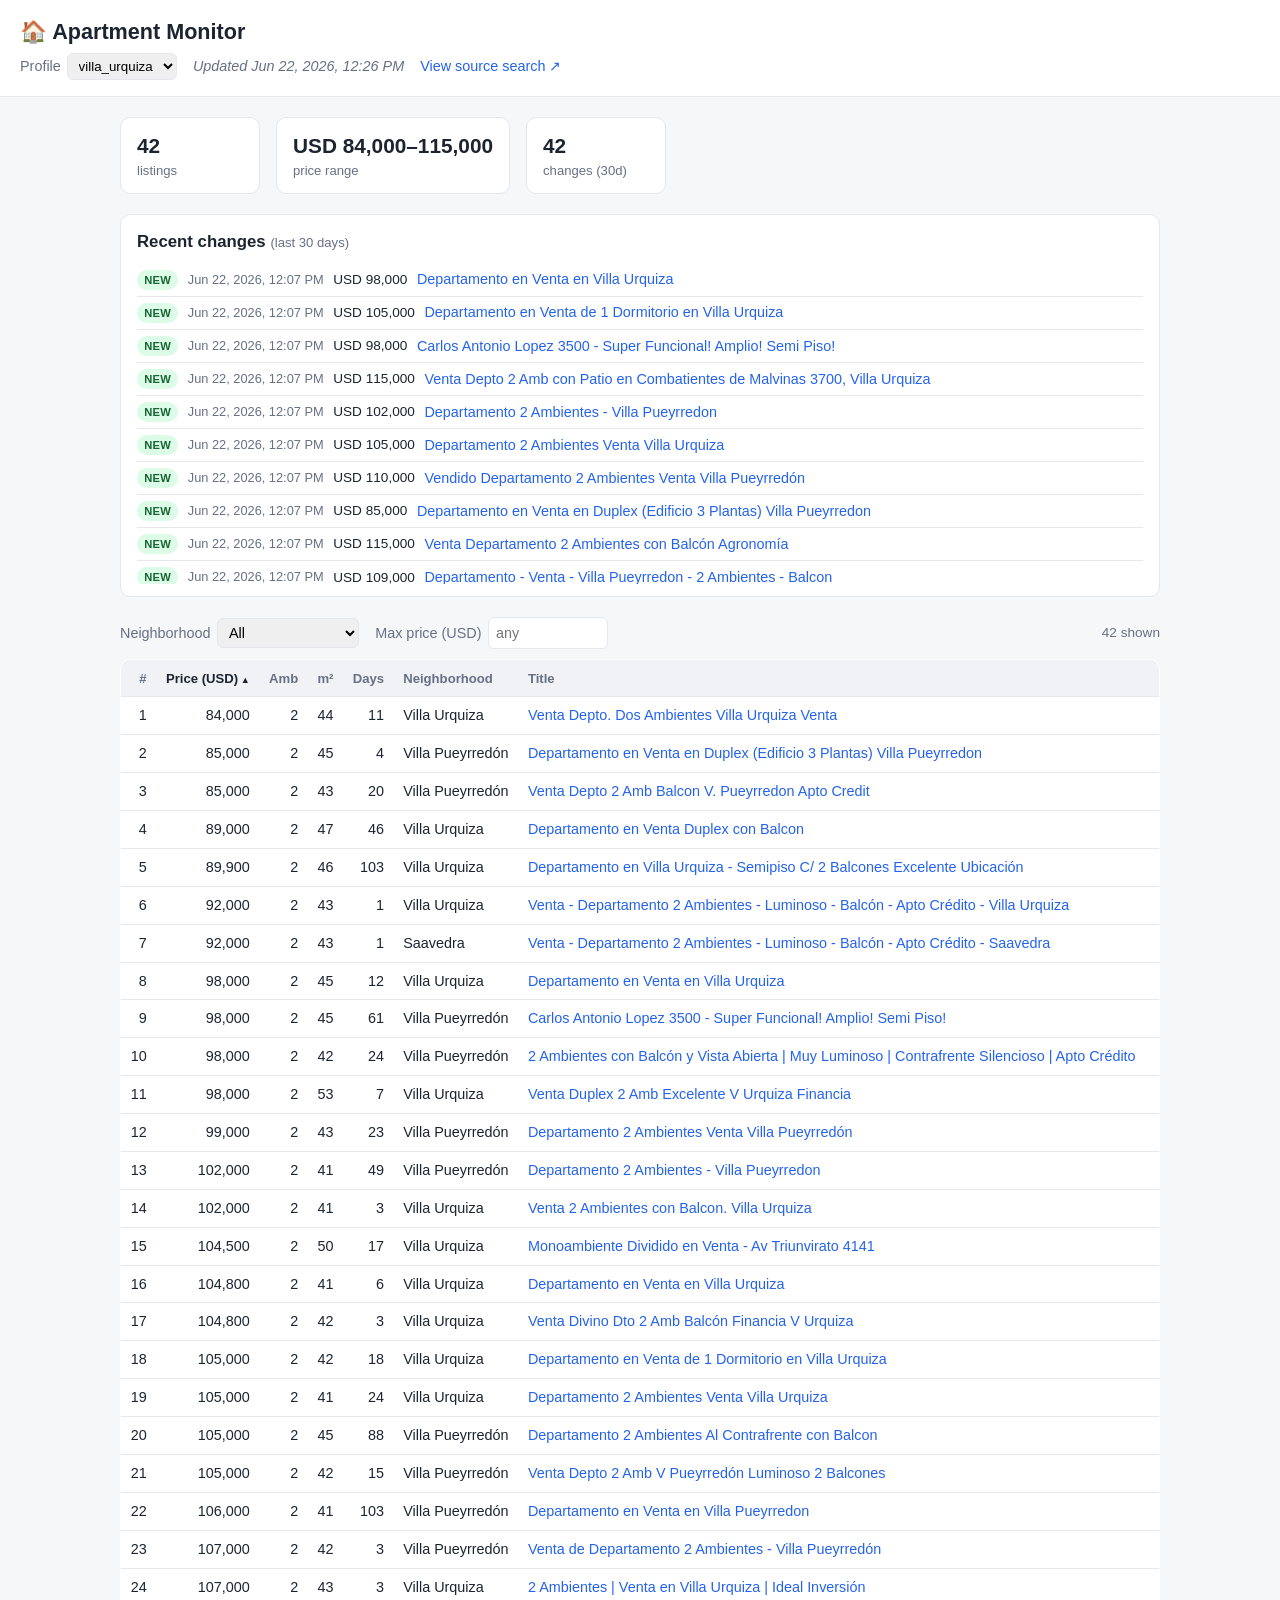
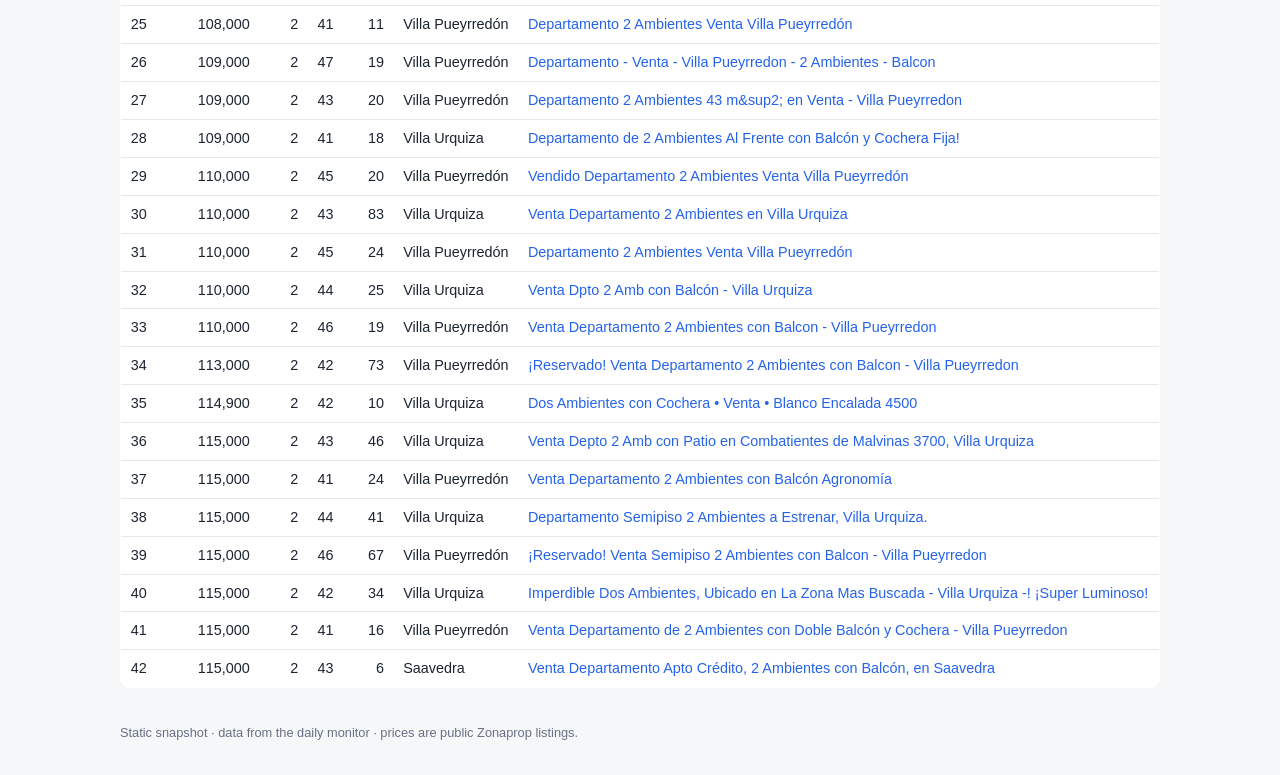
==== web/index.html @ 40b625f0 "feat: GitHub Pages frontend + static data exporter A dependency-free static site that displays the m" ====
<!DOCTYPE html>
<html lang="es">
<head>
  <meta charset="utf-8" />
  <meta name="viewport" content="width=device-width, initial-scale=1" />
  <title>Apartment Monitor</title>
  <link rel="stylesheet" href="style.css" />
</head>
<body>
  <header class="site-header">
    <h1>🏠 Apartment Monitor</h1>
    <div class="meta">
      <label>Profile
        <select id="profile-select"></select>
      </label>
      <span id="updated" class="updated"></span>
      <a id="source-link" class="source-link" target="_blank" rel="noopener" hidden>View source search ↗</a>
    </div>
  </header>

  <main>
    <section id="summary" class="summary" aria-live="polite"></section>

    <section id="changes-section" class="changes" hidden>
      <h2>Recent changes <span class="hint">(last 30 days)</span></h2>
      <ul id="changes-list" class="changes-list"></ul>
    </section>

    <section class="listings">
      <div class="filters">
        <label>Neighborhood
          <select id="filter-neighborhood"><option value="">All</option></select>
        </label>
        <label>Max price (USD)
          <input id="filter-maxprice" type="number" min="0" step="1000" placeholder="any" />
        </label>
        <span id="result-count" class="result-count"></span>
      </div>

      <table id="listings-table">
        <thead>
          <tr>
            <th data-sort="idx" class="num">#</th>
            <th data-sort="price" class="num">Price (USD)</th>
            <th data-sort="rooms" class="num">Amb</th>
            <th data-sort="area_m2" class="num">m²</th>
            <th data-sort="days_listed" class="num">Days</th>
            <th data-sort="neighborhood">Neighborhood</th>
            <th data-sort="title">Title</th>
          </tr>
        </thead>
        <tbody id="listings-body"></tbody>
      </table>
    </section>

    <p id="status-msg" class="status-msg">Loading…</p>
  </main>

  <footer class="site-footer">
    Static snapshot · data from the daily monitor · prices are public Zonaprop listings.
  </footer>

  <script src="app.js"></script>
</body>
</html>
---- web/style.css ----
:root {
  --bg: #f6f7f9;
  --card: #ffffff;
  --ink: #1c2430;
  --muted: #677084;
  --line: #e4e7ec;
  --accent: #2563eb;
  --accent-soft: #eef2ff;
}

* { box-sizing: border-box; }

body {
  margin: 0;
  font-family: -apple-system, BlinkMacSystemFont, "Segoe UI", Roboto, Helvetica, Arial, sans-serif;
  background: var(--bg);
  color: var(--ink);
  line-height: 1.45;
}

.site-header {
  background: var(--card);
  border-bottom: 1px solid var(--line);
  padding: 1rem 1.25rem;
}
.site-header h1 { margin: 0 0 .35rem; font-size: 1.35rem; }
.meta { display: flex; gap: 1rem; align-items: center; flex-wrap: wrap; color: var(--muted); font-size: .9rem; }
.meta label { display: inline-flex; gap: .4rem; align-items: center; }
.meta select { padding: .25rem .4rem; border: 1px solid var(--line); border-radius: 6px; }
.updated { font-style: italic; }
.source-link { color: var(--accent); text-decoration: none; }
.source-link:hover { text-decoration: underline; }

main { max-width: 1080px; margin: 0 auto; padding: 1.25rem; }

.summary { display: flex; gap: 1rem; flex-wrap: wrap; margin-bottom: 1.25rem; }
.summary .stat {
  background: var(--card);
  border: 1px solid var(--line);
  border-radius: 10px;
  padding: .8rem 1rem;
  min-width: 140px;
  display: flex; flex-direction: column;
}
.summary .big { font-size: 1.3rem; font-weight: 650; }
.summary .stat span:last-child { color: var(--muted); font-size: .82rem; }

.changes { background: var(--card); border: 1px solid var(--line); border-radius: 10px; padding: .75rem 1rem; margin-bottom: 1.25rem; }
.changes h2 { margin: .2rem 0 .6rem; font-size: 1.05rem; }
.changes .hint { color: var(--muted); font-weight: 400; font-size: .82rem; }
.changes-list { list-style: none; margin: 0; padding: 0; max-height: 320px; overflow: auto; }
.changes-list li { display: flex; align-items: center; gap: .6rem; padding: .35rem 0; border-bottom: 1px solid var(--line); font-size: .9rem; flex-wrap: wrap; }
.changes-list li:last-child { border-bottom: 0; }
.chg-date { color: var(--muted); font-size: .8rem; min-width: 130px; }
.chg-title a { color: var(--accent); text-decoration: none; }
.chg-title a:hover { text-decoration: underline; }
.price-move { font-variant-numeric: tabular-nums; font-size: .85rem; }
.price-move.drop { color: #15803d; }
.price-move.rise { color: #b91c1c; }

.badge { font-size: .7rem; font-weight: 700; padding: .12rem .45rem; border-radius: 999px; letter-spacing: .02em; }
.badge-new { background: #dcfce7; color: #166534; }
.badge-price { background: #fef9c3; color: #854d0e; }
.badge-removed { background: #fee2e2; color: #991b1b; }
.badge-relisted { background: var(--accent-soft); color: #3730a3; }

.filters { display: flex; gap: 1rem; align-items: center; flex-wrap: wrap; margin-bottom: .6rem; }
.filters label { display: inline-flex; gap: .4rem; align-items: center; font-size: .9rem; color: var(--muted); }
.filters select, .filters input { padding: .3rem .45rem; border: 1px solid var(--line); border-radius: 6px; font: inherit; }
.filters input { width: 120px; }
.result-count { margin-left: auto; color: var(--muted); font-size: .85rem; }

table { width: 100%; border-collapse: collapse; background: var(--card); border: 1px solid var(--line); border-radius: 10px; overflow: hidden; }
thead th { background: #f0f2f5; text-align: left; padding: .55rem .6rem; font-size: .82rem; color: var(--muted); cursor: pointer; user-select: none; white-space: nowrap; }
thead th:hover { background: #e8ebf0; }
thead th.sorted { color: var(--ink); }
thead th.sorted[data-dir="asc"]::after { content: " ▲"; font-size: .7em; }
thead th.sorted[data-dir="desc"]::after { content: " ▼"; font-size: .7em; }
tbody td { padding: .5rem .6rem; border-top: 1px solid var(--line); font-size: .9rem; }
tbody tr:hover { background: #fafbfc; }
.num { text-align: right; font-variant-numeric: tabular-nums; }
th.num { text-align: right; }
tbody td a { color: var(--accent); text-decoration: none; }
tbody td a:hover { text-decoration: underline; }

.status-msg { color: var(--muted); padding: 1rem 0; }
.site-footer { max-width: 1080px; margin: 0 auto; padding: 1rem 1.25rem 2rem; color: var(--muted); font-size: .8rem; }

@media (max-width: 640px) {
  .chg-date { min-width: auto; }
  thead th:nth-child(4), tbody td:nth-child(4) { display: none; } /* hide m² on narrow */
}
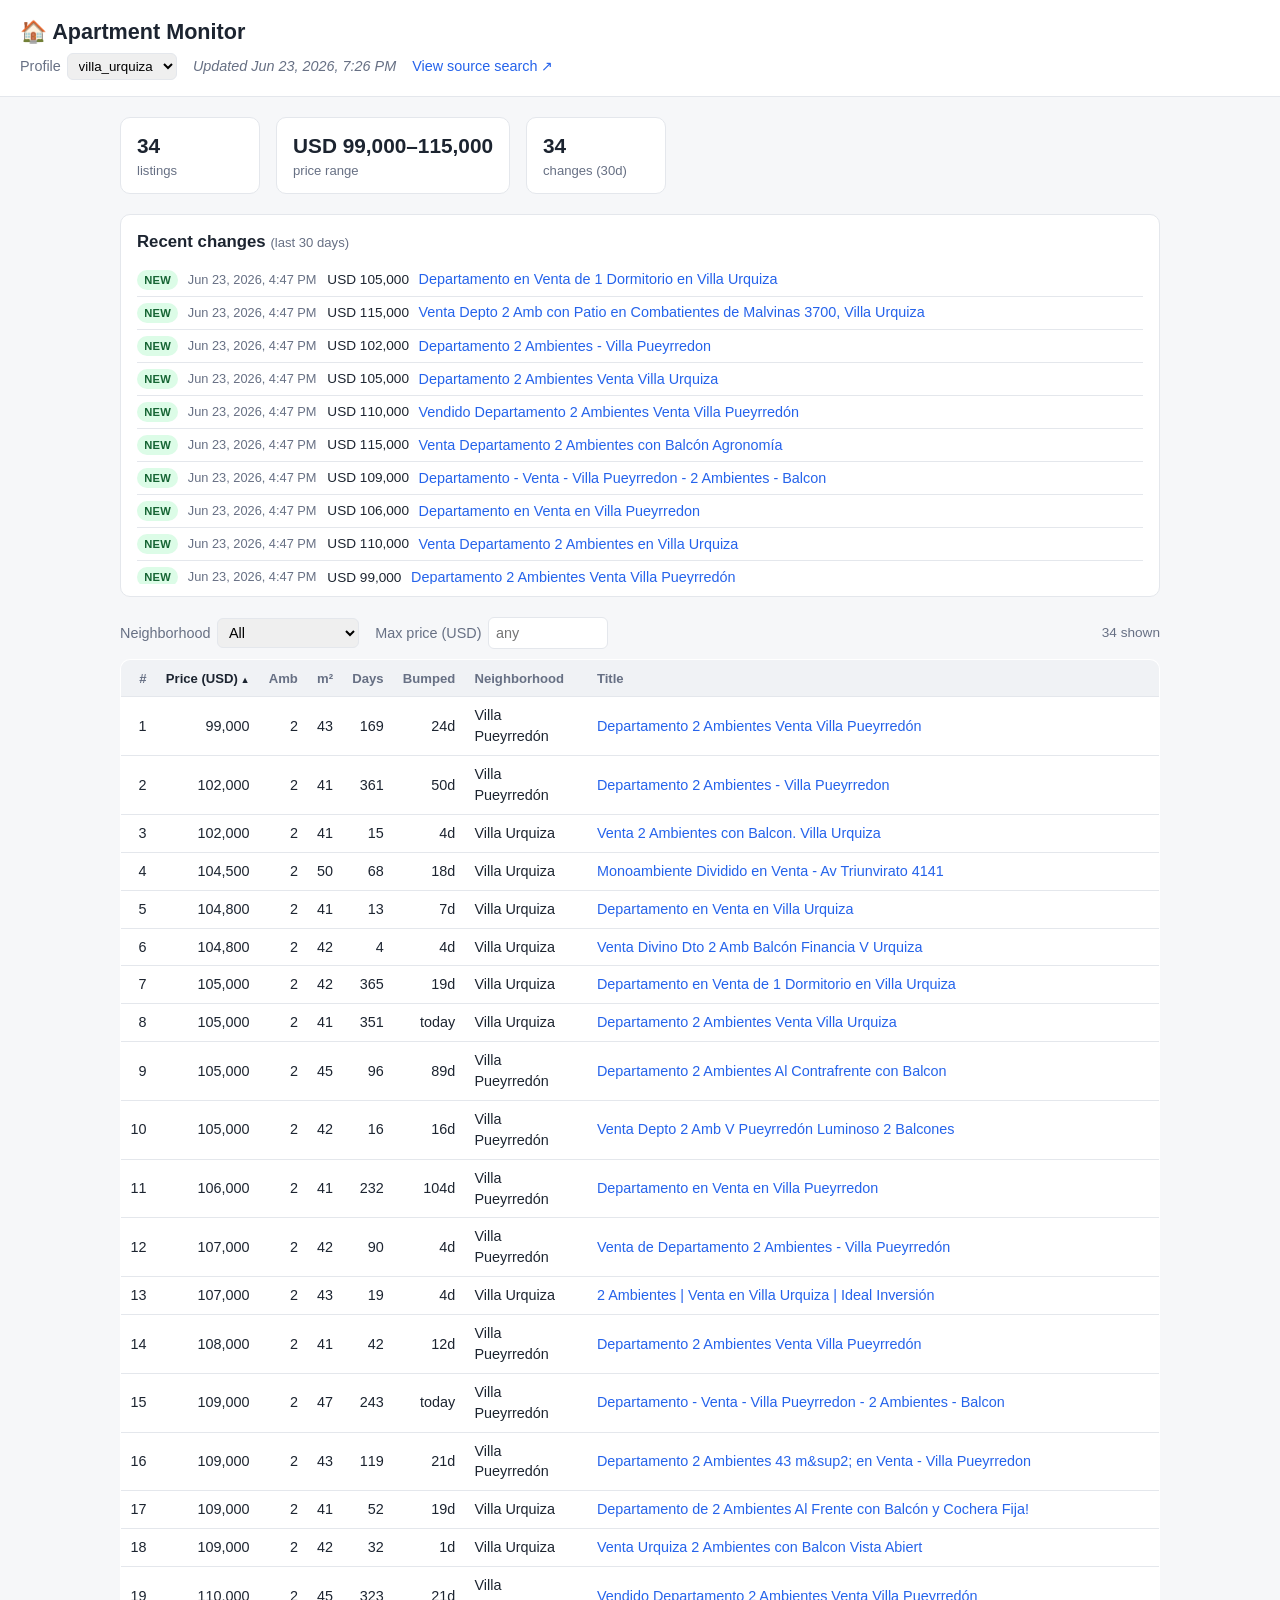
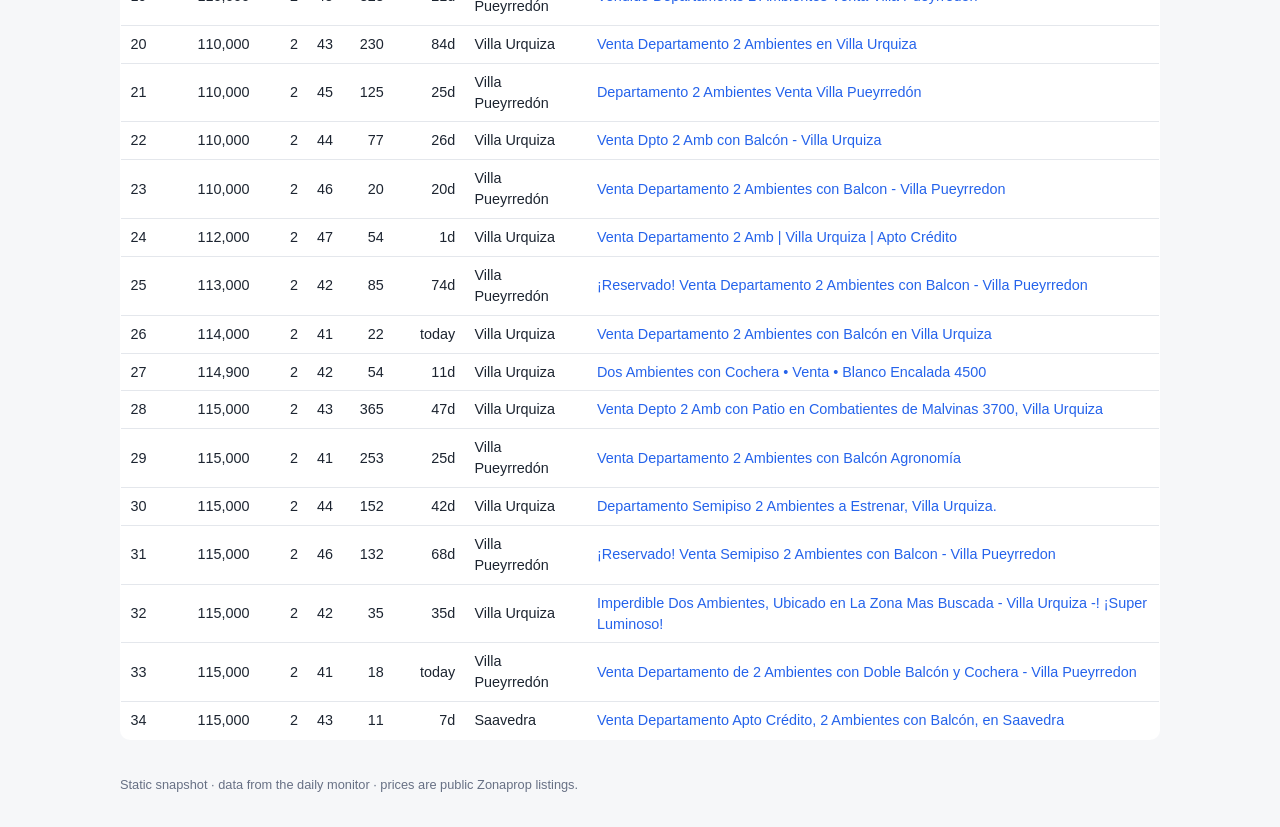
==== commit 1d3d2615: "fix: Days column shows true publication age + add Bumped column The Days column used Zonaprop's `dat" ====
--- a/web/index.html
+++ b/web/index.html
@@ -45,6 +45,7 @@
             <th data-sort="rooms" class="num">Amb</th>
             <th data-sort="area_m2" class="num">m²</th>
             <th data-sort="days_listed" class="num">Days</th>
+            <th data-sort="bumped_days" class="num" title="Days since the listing was last re-published/bumped">Bumped</th>
             <th data-sort="neighborhood">Neighborhood</th>
             <th data-sort="title">Title</th>
           </tr>
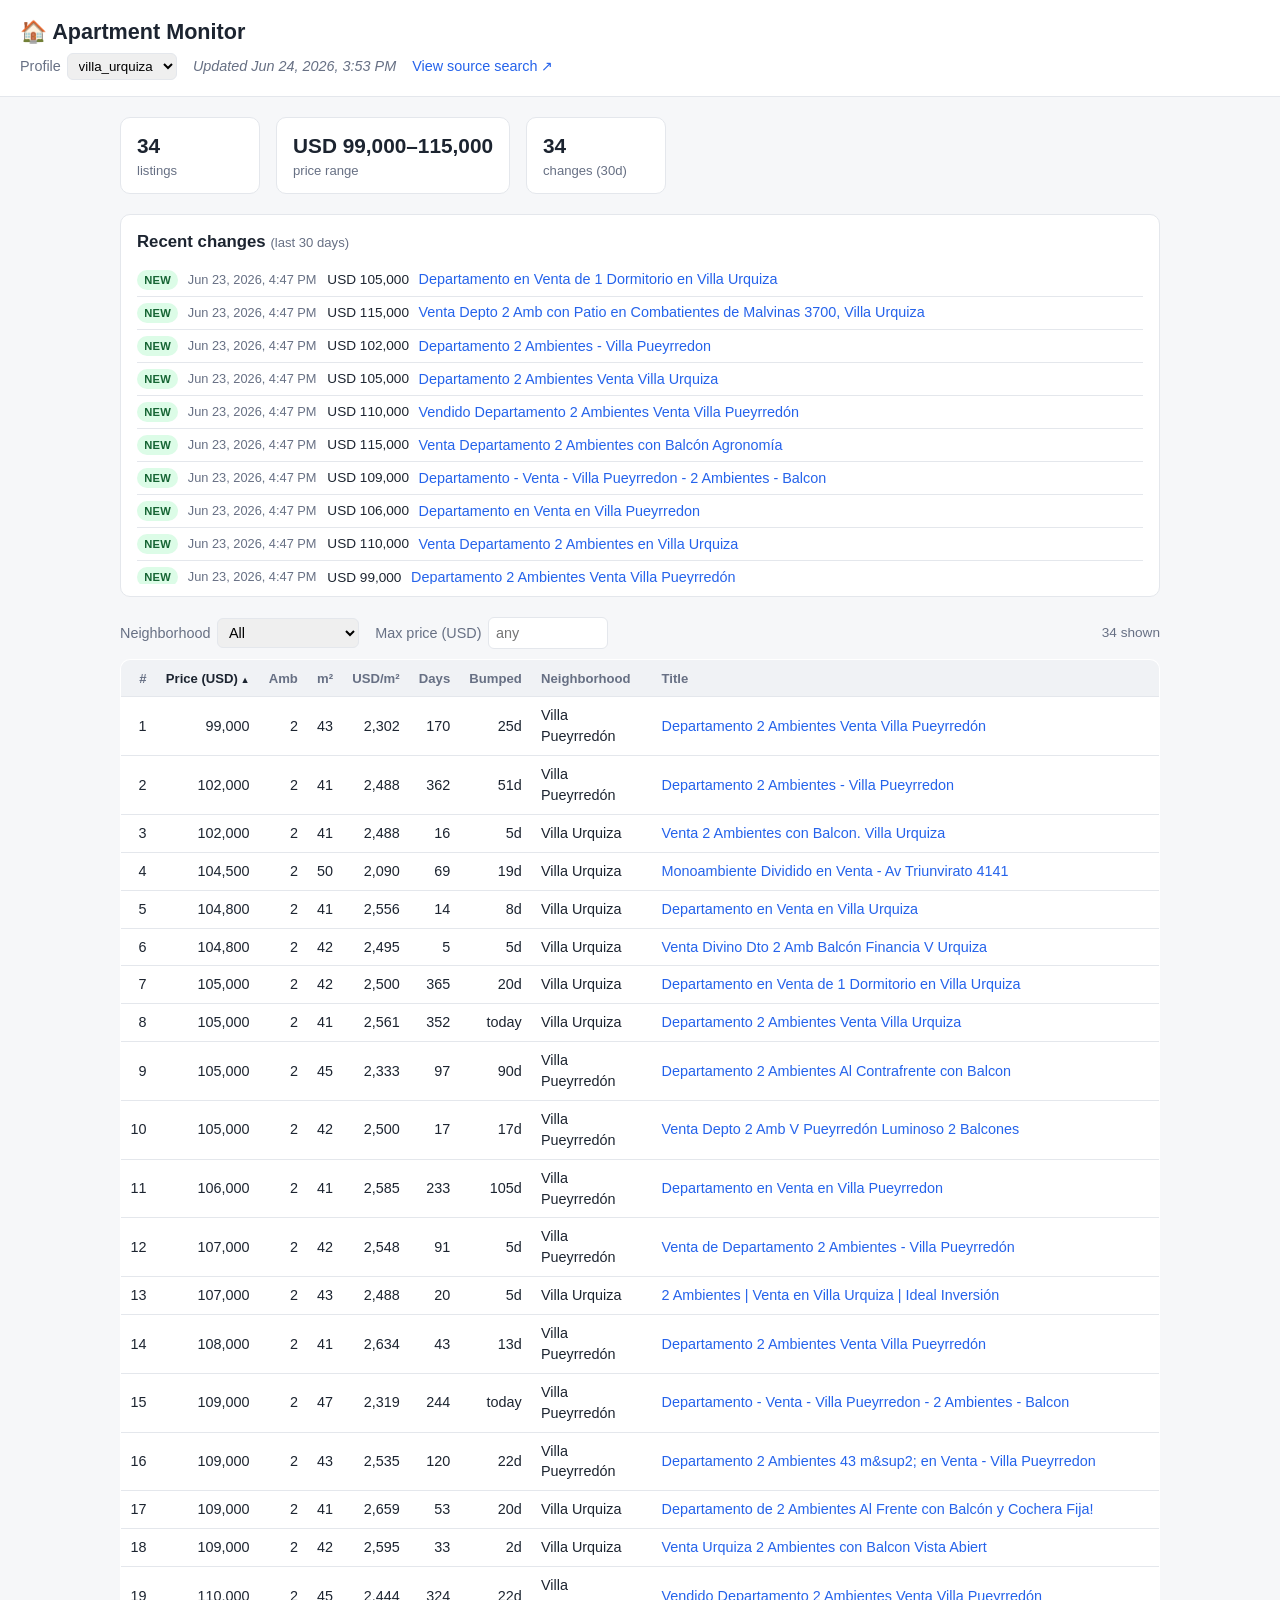
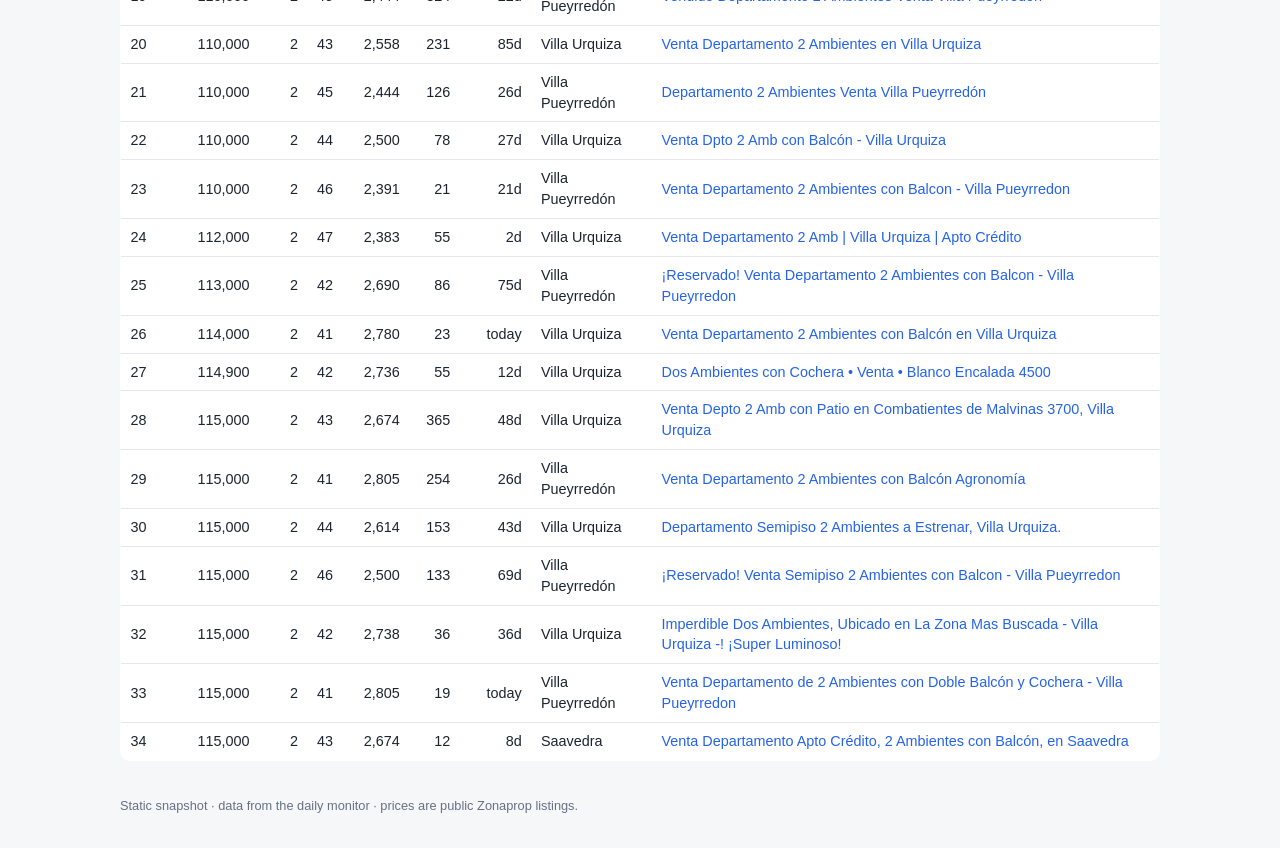
==== commit b8a6c73d: "feat(web): add USD/m² column to the listings table Price-per-square-meter, computed client-side as r" ====
--- a/web/index.html
+++ b/web/index.html
@@ -44,6 +44,7 @@
             <th data-sort="price" class="num">Price (USD)</th>
             <th data-sort="rooms" class="num">Amb</th>
             <th data-sort="area_m2" class="num">m²</th>
+            <th data-sort="price_per_m2" class="num">USD/m²</th>
             <th data-sort="days_listed" class="num">Days</th>
             <th data-sort="bumped_days" class="num" title="Days since the listing was last re-published/bumped">Bumped</th>
             <th data-sort="neighborhood">Neighborhood</th>
